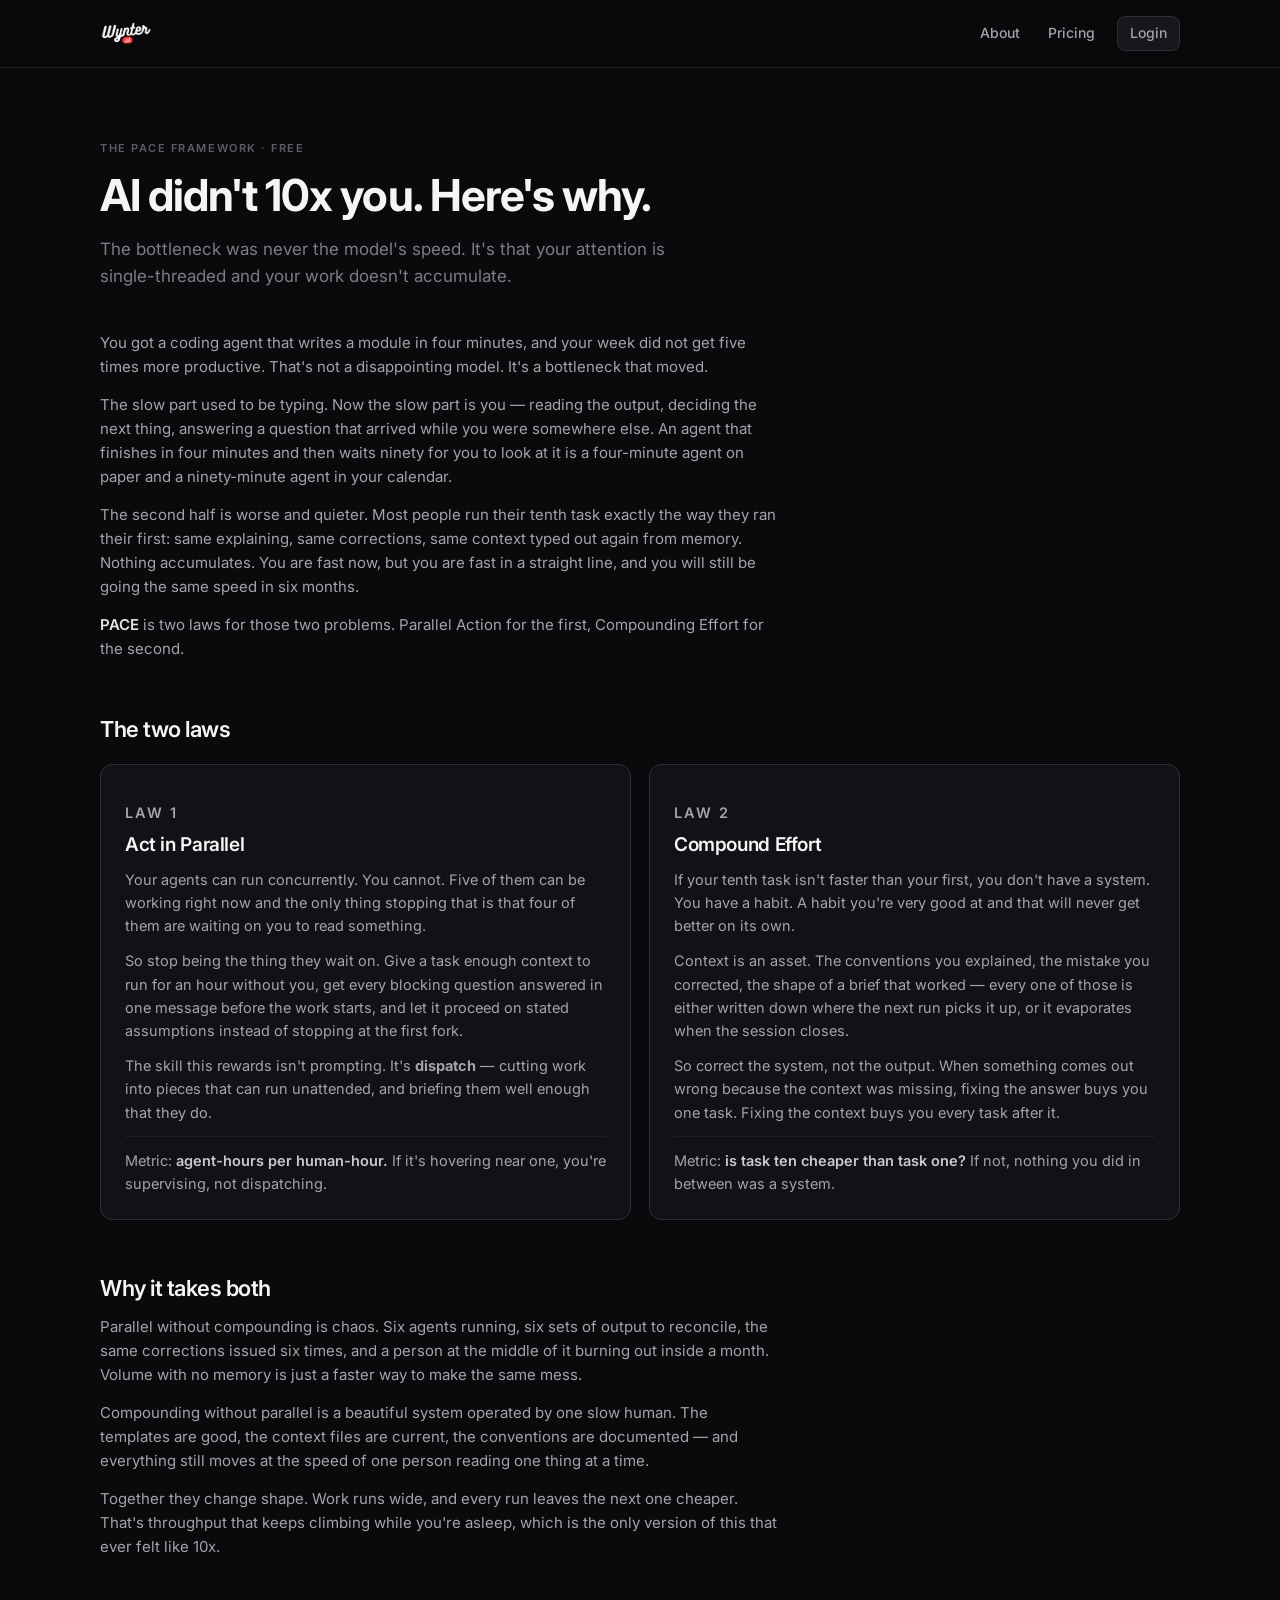
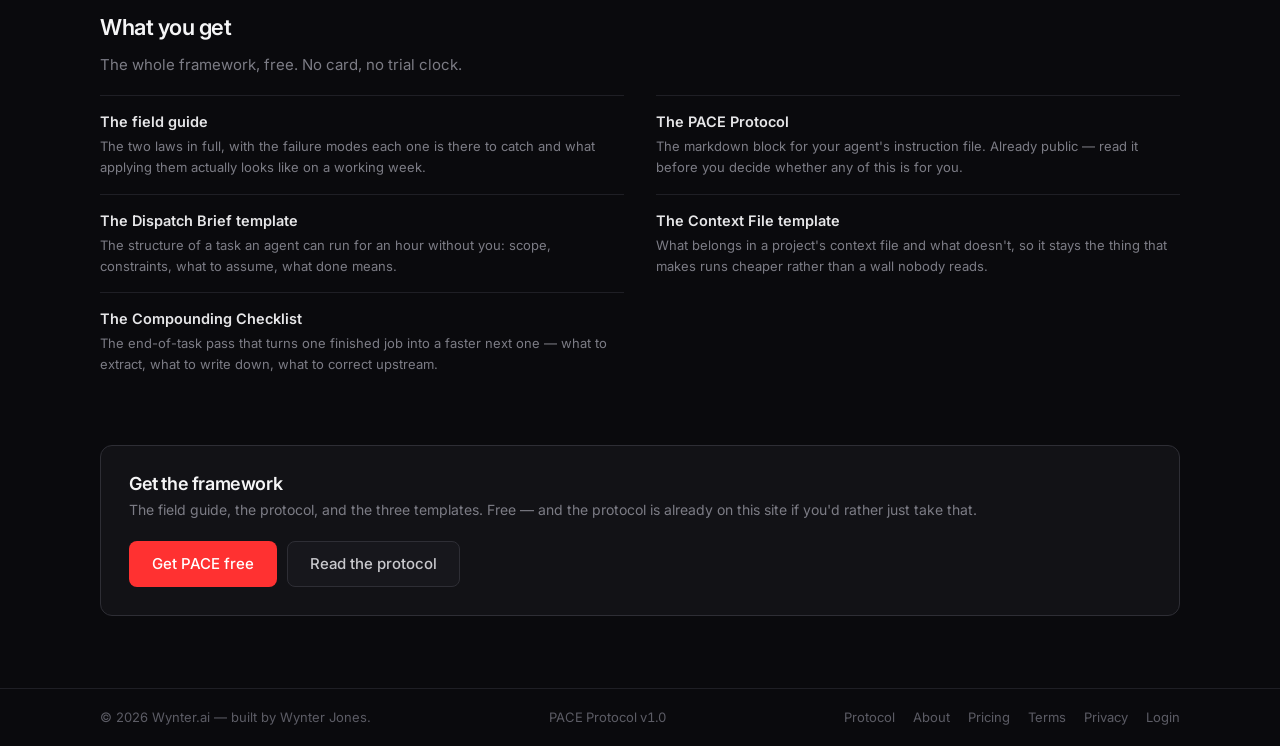
==== pace/index.html @ 1274e92d "Add PACE framework and protocol pages /pace/protocol/ is the copy target: the PACE Protocol as a blo" ====
<!DOCTYPE html>
<html lang="en">
<head>
<meta charset="utf-8">
<meta name="viewport" content="width=device-width, initial-scale=1">
<title>PACE — Parallel Action, Compounding Effort</title>
<meta name="description" content="AI didn't 10x you because the bottleneck was never the model's speed — it's that your attention is single-threaded and your work doesn't accumulate. PACE is two laws that fix both. Free field guide, protocol, and templates.">
<link rel="canonical" href="https://wynter.ai/pace/">
<meta name="theme-color" content="#0a0a0d">
<meta name="author" content="Wynter Jones">

<meta property="og:type" content="website">
<meta property="og:site_name" content="Wynter.ai">
<meta property="og:url" content="https://wynter.ai/pace/">
<meta property="og:title" content="AI didn't 10x you. Here's why.">
<meta property="og:description" content="Your agents can run concurrently. You can't. PACE is two laws — Parallel Action and Compounding Effort — for people who stopped being the thing their agents wait on.">
<meta property="og:image" content="https://wynter.ai/assets/og.png">
<meta property="og:image:width" content="1200">
<meta property="og:image:height" content="630">
<meta property="og:image:alt" content="Wynter.ai — the agentic engineer's toolkit">
<meta name="twitter:card" content="summary_large_image">
<meta name="twitter:title" content="AI didn't 10x you. Here's why.">
<meta name="twitter:description" content="Your agents can run concurrently. You can't. PACE is two laws — Parallel Action and Compounding Effort — for people who stopped being the thing their agents wait on.">
<meta name="twitter:image" content="https://wynter.ai/assets/og.png">

<link rel="icon" href="/assets/favicon.ico" sizes="32x32">
<link rel="icon" href="/assets/favicon-32x32.png" type="image/png" sizes="32x32">
<link rel="icon" href="/assets/favicon-16x16.png" type="image/png" sizes="16x16">
<link rel="apple-touch-icon" href="/assets/apple-touch-icon.png" sizes="180x180">
<link rel="manifest" href="/site.webmanifest">

<link rel="preconnect" href="https://fonts.googleapis.com">
<link rel="preconnect" href="https://fonts.gstatic.com" crossorigin>
<link rel="preconnect" href="https://account.wynter.ai">
<link rel="stylesheet" href="https://fonts.googleapis.com/css2?family=Inter:wght@400;500;600;700&display=swap">
<link rel="stylesheet" href="/styles.css">
<link rel="stylesheet" href="/pace.css">

<script type="application/ld+json">
{
  "@context": "https://schema.org",
  "@graph": [
    {
      "@type": "Organization",
      "@id": "https://wynter.ai/#org",
      "name": "Wynter.ai",
      "url": "https://wynter.ai/",
      "logo": "https://wynter.ai/assets/wynterai-logo.png",
      "founder": { "@type": "Person", "name": "Wynter Jones", "url": "https://wynter.ai/about" }
    },
    {
      "@type": "WebPage",
      "@id": "https://wynter.ai/pace/#webpage",
      "url": "https://wynter.ai/pace/",
      "name": "PACE — Parallel Action, Compounding Effort",
      "description": "AI didn't 10x you because the bottleneck was never the model's speed — it's that your attention is single-threaded and your work doesn't accumulate. PACE is two laws that fix both.",
      "inLanguage": "en",
      "primaryImageOfPage": "https://wynter.ai/assets/og.png",
      "isPartOf": { "@id": "https://wynter.ai/#site" },
      "publisher": { "@id": "https://wynter.ai/#org" },
      "author": { "@type": "Person", "name": "Wynter Jones", "url": "https://wynter.ai/about" },
      "significantLink": "https://wynter.ai/pace/protocol/",
      "about": {
        "@type": "Thing",
        "name": "PACE",
        "alternateName": "Parallel Action, Compounding Effort",
        "description": "A two-law framework for working with coding agents: run work in parallel so your attention stops being the bottleneck, and compound effort so the tenth task is faster than the first."
      }
    }
  ]
}
</script>
</head>

<body>
<a class="skip" href="#main">Skip to content</a>

<header class="site-head">
  <div class="shell">
    <a class="brand" href="/" aria-label="Wynter.ai home">
      <img src="/assets/wynterai-logo.png" alt="Wynter.ai" width="510" height="250" fetchpriority="high">
    </a>
    <nav class="nav" aria-label="Main">
      <a href="/about">About</a>
      <a href="/pricing">Pricing</a>
      <a class="btn btn-secondary" href="https://account.wynter.ai/login">Login</a>
    </nav>
  </div>
</header>

<main id="main" class="page">
  <div class="shell">

    <div class="page-head">
      <p class="eyebrow">The PACE Framework · Free</p>
      <h1>AI didn't 10x you. Here's why.</h1>
      <p class="lede">
        The bottleneck was never the model's speed. It's that your attention is
        single-threaded and your work doesn't&nbsp;accumulate.
      </p>
    </div>

    <div class="prose">
      <p>
        You got a coding agent that writes a module in four minutes, and your
        week did not get five times more productive. That's not a disappointing
        model. It's a bottleneck that moved.
      </p>
      <p>
        The slow part used to be typing. Now the slow part is you — reading the
        output, deciding the next thing, answering a question that arrived while
        you were somewhere else. An agent that finishes in four minutes and then
        waits ninety for you to look at it is a four-minute agent on paper and a
        ninety-minute agent in your calendar.
      </p>
      <p>
        The second half is worse and quieter. Most people run their tenth task
        exactly the way they ran their first: same explaining, same corrections,
        same context typed out again from memory. Nothing accumulates. You are
        fast now, but you are fast in a straight line, and you will still be
        going the same speed in six months.
      </p>
      <p>
        <strong>PACE</strong> is two laws for those two problems. Parallel
        Action for the first, Compounding Effort for the second.
      </p>
    </div>

    <section class="section" aria-labelledby="the-laws">
      <h2 class="section-title tight" id="the-laws">The two laws</h2>

      <div class="laws">
        <article class="card law">
          <p class="law-num">Law 1</p>
          <h3>Act in Parallel</h3>
          <p>
            Your agents can run concurrently. You cannot. Five of them can be
            working right now and the only thing stopping that is that four of
            them are waiting on you to read something.
          </p>
          <p>
            So stop being the thing they wait on. Give a task enough context to
            run for an hour without you, get every blocking question answered in
            one message before the work starts, and let it proceed on stated
            assumptions instead of stopping at the first fork.
          </p>
          <p>
            The skill this rewards isn't prompting. It's <strong>dispatch</strong> —
            cutting work into pieces that can run unattended, and briefing them
            well enough that they do.
          </p>
          <p class="law-metric">
            Metric: <strong>agent-hours per human-hour.</strong> If it's hovering
            near one, you're supervising, not dispatching.
          </p>
        </article>

        <article class="card law">
          <p class="law-num">Law 2</p>
          <h3>Compound Effort</h3>
          <p>
            If your tenth task isn't faster than your first, you don't have a
            system. You have a habit. A habit you're very good at and that will
            never get better on its own.
          </p>
          <p>
            Context is an asset. The conventions you explained, the mistake you
            corrected, the shape of a brief that worked — every one of those is
            either written down where the next run picks it up, or it evaporates
            when the session closes.
          </p>
          <p>
            So correct the system, not the output. When something comes out
            wrong because the context was missing, fixing the answer buys you
            one task. Fixing the context buys you every task after it.
          </p>
          <p class="law-metric">
            Metric: <strong>is task ten cheaper than task one?</strong> If not,
            nothing you did in between was a system.
          </p>
        </article>
      </div>
    </section>

    <section class="section" aria-labelledby="why-both">
      <h2 class="section-title tight" id="why-both">Why it takes both</h2>
      <div class="prose tight">
        <p>
          Parallel without compounding is chaos. Six agents running, six sets of
          output to reconcile, the same corrections issued six times, and a
          person at the middle of it burning out inside a month. Volume with no
          memory is just a faster way to make the same mess.
        </p>
        <p>
          Compounding without parallel is a beautiful system operated by one slow
          human. The templates are good, the context files are current, the
          conventions are documented — and everything still moves at the speed of
          one person reading one thing at a time.
        </p>
        <p>
          Together they change shape. Work runs wide, and every run leaves the
          next one cheaper. That's throughput that keeps climbing while you're
          asleep, which is the only version of this that ever felt like 10x.
        </p>
      </div>
    </section>

    <section class="section" aria-labelledby="what-you-get">
      <h2 class="section-title tight" id="what-you-get">What you get</h2>
      <p class="section-lede">
        The whole framework, free. No card, no trial&nbsp;clock.
      </p>

      <ul class="kit">
        <li>
          <p class="kit-name">The field guide</p>
          <p class="kit-desc">The two laws in full, with the failure modes each one is there to catch and what applying them actually looks like on a working week.</p>
        </li>
        <li>
          <p class="kit-name">The PACE Protocol</p>
          <p class="kit-desc">The markdown block for your agent's instruction file. Already public — read it before you decide whether any of this is for you.</p>
        </li>
        <li>
          <p class="kit-name">The Dispatch Brief template</p>
          <p class="kit-desc">The structure of a task an agent can run for an hour without you: scope, constraints, what to assume, what done means.</p>
        </li>
        <li>
          <p class="kit-name">The Context File template</p>
          <p class="kit-desc">What belongs in a project's context file and what doesn't, so it stays the thing that makes runs cheaper rather than a wall nobody reads.</p>
        </li>
        <li>
          <p class="kit-name">The Compounding Checklist</p>
          <p class="kit-desc">The end-of-task pass that turns one finished job into a faster next one — what to extract, what to write down, what to correct upstream.</p>
        </li>
      </ul>
    </section>

    <!-- The CTA links out rather than posting: the home page's form posts to
         WynterHub's /start endpoint, and this page hands off to the hosted lead
         page instead. Note the difference before changing either. -->
    <aside class="card cta">
      <div>
        <h2 class="tight">Get the framework</h2>
        <p>The field guide, the protocol, and the three templates. Free — and the protocol is already on this site if you'd rather just take that.</p>
      </div>
      <div class="actions tight">
        <a class="btn btn-primary btn-lg" href="https://account.wynter.ai/join/wynter-ai">Get PACE free</a>
        <a class="btn btn-secondary btn-lg" href="/pace/protocol/">Read the protocol</a>
      </div>
    </aside>

  </div>
</main>

<footer class="site-foot">
  <div class="shell">
    <p>&copy; <span id="year">2026</span> Wynter.ai — built by Wynter Jones.</p>
    <p class="foot-version">PACE Protocol v1.0</p>
    <nav class="foot-links" aria-label="Legal">
      <a href="/pace/protocol/">Protocol</a>
      <a href="/about">About</a>
      <a href="/pricing">Pricing</a>
      <a href="/terms">Terms</a>
      <a href="/privacy">Privacy</a>
      <a href="https://account.wynter.ai/login">Login</a>
    </nav>
  </div>
</footer>

<script src="/site.js" defer></script>
</body>
</html>
---- styles.css ----
/* wynter.ai — static marketing site.
 *
 * The tokens below are lifted verbatim from account.wynter.ai's Tailwind theme
 * (WynterHub app/assets/tailwind/application.css) so the funnel and the product
 * are visibly the same surface. Hand-written rather than generated: this site
 * is five HTML files with no build step, and a Tailwind pipeline to produce
 * ~6KB of CSS would be more machinery than the thing it produces.
 *
 * Dark only. The Wynter mark is white script with a red `.ai` badge on
 * transparent, so it only reads on a dark ground — a light theme would need a
 * second logo asset that doesn't exist.
 */

:root {
  --ink-50:  #f5f5f6;
  --ink-100: #e6e6e8;
  --ink-200: #c9c9cd;
  --ink-300: #a3a3aa;
  --ink-400: #7c7c85;
  --ink-500: #5c5c65;
  --ink-600: #43434b;
  --ink-700: #2e2e35;
  --ink-800: #1f1f25;
  --ink-850: #17171c;
  --ink-900: #121216;
  --ink-950: #0a0a0d;

  --signal-50:  #fff1f1;
  --signal-200: #ffc4c4;
  --signal-400: #ff5c5c;
  --signal-500: #ff3131;
  --signal-600: #e51f1f;
  --signal-700: #bd1414;

  --font-sans: "Inter", ui-sans-serif, system-ui, -apple-system, "Segoe UI", Roboto,
               "Helvetica Neue", Arial, sans-serif;
  --font-mono: ui-monospace, "SF Mono", SFMono-Regular, Menlo, Consolas, monospace;

  --radius-tile: 12px;
  --radius-btn: 8px;
  --shell: 1120px;
  --head-h: 68px;

  color-scheme: dark;
}

/* --------------------------------------------------------------- reset */

*, *::before, *::after { box-sizing: border-box; }

* { margin: 0; }

html {
  -webkit-text-size-adjust: 100%;
  scroll-behavior: smooth;
}

body {
  min-height: 100%;
  background: var(--ink-950);
  color: var(--ink-100);
  font-family: var(--font-sans);
  font-size: 16px;
  line-height: 1.6;
  /* Inherited, so one declaration keeps the last word of every paragraph off a
     line by itself. Headings override with `balance` below. */
  text-wrap: pretty;
  -webkit-font-smoothing: antialiased;
  -moz-osx-font-smoothing: grayscale;
}

img, svg { display: block; max-width: 100%; height: auto; }

h1, h2, h3, h4 {
  text-wrap: balance;
  line-height: 1.15;
  letter-spacing: -0.022em;
  font-weight: 600;
  color: var(--ink-50);
}

a { color: inherit; text-decoration: none; }

code, kbd, samp { font-family: var(--font-mono); font-size: 0.9em; }

::selection { background: rgba(255, 49, 49, 0.3); }

:focus-visible {
  outline: 2px solid var(--signal-500);
  outline-offset: 2px;
  border-radius: 4px;
}

@media (prefers-reduced-motion: reduce) {
  html { scroll-behavior: auto; }
  *, *::before, *::after {
    animation-duration: 0.01ms !important;
    animation-iteration-count: 1 !important;
    transition-duration: 0.01ms !important;
  }
}

/* Skip link: the first thing in the tab order on every page, invisible until
   it has focus. */
.skip {
  position: absolute;
  left: -9999px;
  top: 0;
  z-index: 100;
  background: var(--ink-900);
  border: 1px solid var(--signal-500);
  border-radius: var(--radius-btn);
  padding: 10px 16px;
  font-size: 14px;
}
.skip:focus { left: 12px; top: 12px; }

/* ------------------------------------------------------------ primitives */

.shell {
  width: 100%;
  max-width: var(--shell);
  margin-inline: auto;
  padding-inline: 20px;
}

.eyebrow {
  font-size: 11px;
  font-weight: 600;
  letter-spacing: 0.14em;
  text-transform: uppercase;
  color: var(--ink-500);
}

.btn {
  display: inline-flex;
  align-items: center;
  justify-content: center;
  gap: 8px;
  border: 1px solid transparent;
  border-radius: var(--radius-btn);
  padding: 10px 18px;
  font-size: 14px;
  font-weight: 500;
  line-height: 1.2;
  white-space: nowrap;
  cursor: pointer;
  transition: background-color 0.15s, border-color 0.15s, color 0.15s, transform 0.15s;
}

.btn-primary { background: var(--signal-500); color: #fff; }
.btn-primary:hover { background: var(--signal-600); }

.btn-secondary {
  background: var(--ink-850);
  border-color: var(--ink-700);
  color: var(--ink-200);
}
.btn-secondary:hover { border-color: var(--ink-600); background: var(--ink-800); }

.btn-lg { padding: 13px 22px; font-size: 15px; }

.card {
  background: var(--ink-900);
  border: 1px solid var(--ink-700);
  border-radius: var(--radius-tile);
}

/* --------------------------------------------------------------- header */

.site-head {
  height: var(--head-h);
  display: flex;
  align-items: center;
  border-bottom: 1px solid var(--ink-800);
  background: rgba(10, 10, 13, 0.85);
  backdrop-filter: blur(10px);
  position: sticky;
  top: 0;
  z-index: 40;
}

.site-head .shell {
  display: flex;
  align-items: center;
  justify-content: space-between;
  gap: 16px;
}

.brand { display: inline-flex; align-items: center; }
.brand img { height: 26px; width: auto; }

.nav {
  display: flex;
  align-items: center;
  gap: 4px;
}

.nav a {
  padding: 8px 12px;
  border-radius: var(--radius-btn);
  font-size: 14px;
  font-weight: 500;
  color: var(--ink-300);
  transition: color 0.15s, background-color 0.15s;
}
.nav a:hover { color: var(--ink-50); background: var(--ink-850); }
.nav a[aria-current="page"] { color: var(--ink-50); }

/* The login link is the one action in the bar, so it takes a button shape
   while About/Pricing stay as plain text links. */
.nav .btn { margin-left: 6px; }
.nav .btn:hover { background: var(--ink-800); }

/* --------------------------------------------------------------- footer */

.site-foot {
  border-top: 1px solid var(--ink-800);
  padding-block: 18px;
  font-size: 13px;
  color: var(--ink-500);
}

.site-foot .shell {
  display: flex;
  flex-wrap: wrap;
  align-items: center;
  justify-content: space-between;
  gap: 10px 20px;
}

.foot-links { display: flex; flex-wrap: wrap; gap: 18px; }
.foot-links a { transition: color 0.15s; }
.foot-links a:hover { color: var(--ink-200); }

/* ============================================================ opt-in page
 *
 * One viewport, no scrolling: header, hero, footer laid out as three rows of
 * a full-height grid. `dvh` rather than `vh` so mobile browser chrome doesn't
 * push the footer under the fold. It degrades to scrolling on short or narrow
 * viewports — `min-height` rather than `height` — because a hero clipped to
 * fit is worse than a hero you nudge.
 */

.page-optin {
  min-height: 100dvh;
  display: grid;
  grid-template-rows: auto 1fr auto;
}

/* The opt-in header doesn't stick: there is nothing to scroll past. */
.page-optin .site-head { position: static; backdrop-filter: none; background: none; }

.hero {
  display: flex;
  align-items: center;
  padding-block: clamp(24px, 5vh, 64px);
}

/* Three blocks, two columns. The copy is split into `lead` (eyebrow, headline,
   sub) and `detail` (the checklist and app strip) rather than one column, so
   the phone layout can slot the sign-up card between them — see the stacked
   areas under `max-width: 900px`. Left as one block, the card landed below a
   checklist and nine app pills, which is a long way to scroll to reach the
   only button that matters. */
.hero .shell {
  display: grid;
  grid-template-columns: minmax(0, 1.05fr) minmax(0, 0.95fr);
  grid-template-areas:
    "lead   signup"
    "detail signup";
  align-content: center;
  align-items: center;
  column-gap: clamp(32px, 5vw, 72px);
}

.hero-lead { grid-area: lead; }
.hero-detail { grid-area: detail; }
.signup { grid-area: signup; }

/* Pages with nothing in the second column (the 404) get the full width. */
.hero .shell-single {
  grid-template-columns: minmax(0, 1fr);
  grid-template-areas: "lead";
}

.hero h1 {
  margin-top: 14px;
  font-size: clamp(2rem, 1.15rem + 2.6vw, 3.25rem);
  font-weight: 700;
  letter-spacing: -0.03em;
}

/* The accent falls on the one word carrying the offer, not on a whole line —
   red is the only accent in the system and it stops meaning "act here" the
   moment it decorates. */
.hero h1 em { font-style: normal; color: var(--signal-500); }

.hero-sub {
  margin-top: 16px;
  max-width: 46ch;
  font-size: clamp(1rem, 0.94rem + 0.2vw, 1.125rem);
  color: var(--ink-400);
}

.checks {
  margin-top: 22px;
  display: grid;
  gap: 9px;
  list-style: none;
  padding: 0;
  font-size: 14.5px;
  color: var(--ink-300);
}

.checks li { display: flex; align-items: flex-start; gap: 10px; }

.checks svg {
  flex: none;
  width: 17px;
  height: 17px;
  margin-top: 3px;
  color: var(--signal-500);
}

.checks strong { color: var(--ink-100); font-weight: 600; }

.checks a {
  color: inherit;
  text-decoration: underline;
  text-underline-offset: 2px;
  text-decoration-color: var(--ink-600);
}
.checks a:hover { color: var(--ink-50); text-decoration-color: var(--signal-500); }

/* ------------------------------------------------------- sign-up column */

.signup {
  width: 100%;
  max-width: 420px;
  margin-inline: auto;
}

/* Padding and button metrics match <wynter-login>'s own card in WynterHub
   (widgets/scripts/v1.js). Nothing on this site embeds that widget — the CTA
   goes to the hosted lead page instead — but the card a visitor lands on next
   is the account platform's, and arriving at an identically proportioned card
   is what makes the handoff feel like one flow rather than two sites. */
.signup-card { padding: 18px; }

.signup-card p {
  margin: 8px 0 16px;
  font-size: 14px;
  color: var(--ink-300);
}

.signup-card .btn {
  width: 100%;
  padding: 9px 16px;
}

.signup-card .btn + .btn { margin-top: 8px; }

/* The fine print under the card: what happens on the next screen, and the
   legal links. Outside the card rather than in it, so the card stays two
   buttons and a sentence. */
.signup-note {
  margin-top: 14px;
  font-size: 12px;
  line-height: 1.55;
  color: var(--ink-500);
}
.signup-note a { color: var(--ink-400); text-decoration: underline; text-underline-offset: 2px; }
.signup-note a:hover { color: var(--ink-200); }

[hidden] { display: none !important; }

.actions {
  margin-top: 26px;
  display: flex;
  flex-wrap: wrap;
  gap: 10px;
}

/* ------------------------------------------------------------- app strip */

.strip { margin-top: clamp(22px, 4vh, 34px); }

.strip-list {
  margin-top: 10px;
  display: flex;
  flex-wrap: wrap;
  gap: 6px;
  list-style: none;
  padding: 0;
}

.strip-list li {
  border: 1px solid var(--ink-800);
  background: var(--ink-900);
  border-radius: 999px;
  padding: 5px 11px;
  font-size: 12.5px;
  font-weight: 600;
  letter-spacing: -0.01em;
  color: var(--ink-400);
  transition: color 0.15s, border-color 0.15s;
}
.strip-list li:hover { color: var(--ink-100); border-color: var(--ink-600); }

/* ========================================================= content pages */

.page { padding-block: clamp(48px, 8vh, 88px); }

.page-head { max-width: 62ch; }

.page-head h1 {
  margin-top: 12px;
  font-size: clamp(2rem, 1.4rem + 1.9vw, 2.75rem);
  font-weight: 700;
}

.page-head .lede {
  margin-top: 16px;
  font-size: 1.0625rem;
  color: var(--ink-400);
}

.prose { max-width: 68ch; margin-top: 40px; }

.prose h2 {
  margin-top: 40px;
  font-size: 1.25rem;
  font-weight: 600;
}

.prose h3 {
  margin-top: 28px;
  font-size: 1rem;
  font-weight: 600;
  color: var(--ink-100);
}

.prose p, .prose li {
  margin-top: 14px;
  font-size: 15px;
  color: var(--ink-300);
}

.prose ul, .prose ol { margin-top: 8px; padding-left: 20px; }
.prose li { margin-top: 8px; }
.prose li::marker { color: var(--ink-600); }

.prose a {
  color: var(--ink-100);
  text-decoration: underline;
  text-underline-offset: 2px;
  text-decoration-color: var(--ink-600);
}
.prose a:hover { text-decoration-color: var(--signal-500); }

.prose strong { color: var(--ink-100); font-weight: 600; }

.prose-meta {
  margin-top: 8px;
  font-size: 13px;
  color: var(--ink-500);
}

/* ------------------------------------------------------------ about page */

.about-grid {
  margin-top: 44px;
  display: grid;
  grid-template-columns: minmax(0, 1fr) 300px;
  align-items: start;
  gap: 48px;
}

.about-grid .prose { margin-top: 0; }

.sidecard { padding: 20px; position: sticky; top: calc(var(--head-h) + 20px); }

.sidecard h2 {
  font-size: 13px;
  font-weight: 600;
  letter-spacing: 0.14em;
  text-transform: uppercase;
  color: var(--ink-500);
}

/* A plain block rather than a grid: an even grid gap put the same space
   between a term and its own definition as between one pair and the next,
   which read as four loose lines instead of four labelled facts. */
.sidecard dl { margin-top: 14px; font-size: 14px; }
.sidecard dt { font-size: 12px; color: var(--ink-500); margin-top: 16px; }
.sidecard dt:first-child { margin-top: 0; }
.sidecard dd { margin: 3px 0 0; color: var(--ink-200); }
.sidecard dd a { text-decoration: underline; text-underline-offset: 2px; text-decoration-color: var(--ink-600); }
.sidecard dd a:hover { text-decoration-color: var(--signal-500); }

/* ---------------------------------------------------------- pricing page */

.plans {
  margin-top: 44px;
  display: grid;
  grid-template-columns: repeat(2, minmax(0, 1fr));
  gap: 18px;
  align-items: start;
}

.plan { padding: 26px; display: flex; flex-direction: column; height: 100%; }

/* Pro is the recommendation, and the border says so — the accent is load
   bearing here rather than decorative. */
.plan-featured {
  border-color: rgba(255, 49, 49, 0.55);
  background: linear-gradient(180deg, rgba(255, 49, 49, 0.06), transparent 220px), var(--ink-900);
}

.plan-head {
  display: flex;
  align-items: baseline;
  justify-content: space-between;
  gap: 12px;
}

.plan h2 { font-size: 1.0625rem; font-weight: 600; }

.badge {
  display: inline-flex;
  align-items: center;
  border-radius: 999px;
  padding: 3px 9px;
  font-size: 11px;
  font-weight: 600;
  letter-spacing: 0.02em;
  background: rgba(255, 49, 49, 0.12);
  color: var(--signal-400);
}

.price {
  margin-top: 18px;
  display: flex;
  align-items: baseline;
  gap: 6px;
}

.price-num {
  font-size: 2.75rem;
  font-weight: 700;
  letter-spacing: -0.04em;
  line-height: 1;
  color: var(--ink-50);
  font-variant-numeric: tabular-nums;
}

.price-per { font-size: 14px; color: var(--ink-500); }

.plan-desc { margin-top: 12px; font-size: 14px; color: var(--ink-400); }

.plan .checks { margin-top: 20px; flex: 1; }

.plan .btn { margin-top: 24px; }

/* -------------------------------------------------------- credit packs */

.packs {
  margin-top: 18px;
  display: grid;
  grid-template-columns: repeat(3, minmax(0, 1fr));
  gap: 12px;
}

.pack {
  padding: 18px;
  display: flex;
  align-items: baseline;
  justify-content: space-between;
  gap: 12px;
  background: var(--ink-850);
}

.pack-amount {
  font-size: 1.25rem;
  font-weight: 700;
  letter-spacing: -0.02em;
  color: var(--ink-50);
  font-variant-numeric: tabular-nums;
}

.pack-label { font-size: 12px; color: var(--ink-500); margin-top: 2px; }

.pack-price {
  font-size: 15px;
  font-weight: 600;
  color: var(--signal-400);
  font-variant-numeric: tabular-nums;
}

.pack-note { margin-top: 14px; }

/* ------------------------------------------------------------------ FAQ */

.faq { margin-top: 20px; max-width: 68ch; }

.faq details {
  border-top: 1px solid var(--ink-800);
  padding: 16px 0;
}
.faq details:last-child { border-bottom: 1px solid var(--ink-800); }

.faq summary {
  cursor: pointer;
  list-style: none;
  font-size: 15px;
  font-weight: 500;
  color: var(--ink-100);
  display: flex;
  justify-content: space-between;
  gap: 16px;
}
.faq summary::-webkit-details-marker { display: none; }

.faq summary::after {
  content: "+";
  color: var(--ink-500);
  font-size: 18px;
  line-height: 1;
  flex: none;
}
.faq details[open] summary::after { content: "−"; }

.faq p { margin-top: 10px; font-size: 14.5px; color: var(--ink-400); }

/* ---------------------------------------------------- section primitives
 *
 * These exist so no page needs a `style` attribute: the Content-Security-Policy
 * in netlify.toml refuses inline styles and inline scripts outright, and one
 * `style="margin-top:56px"` would force `style-src 'unsafe-inline'` back on for
 * the whole site.
 */

.section { margin-top: 56px; }

.section-title {
  margin-top: 10px;
  font-size: 1.375rem;
  font-weight: 600;
}

.section-lede {
  margin-top: 12px;
  max-width: 62ch;
  font-size: 15px;
  color: var(--ink-400);
}

.tight { margin-top: 0; }

/* --------------------------------------------------------------- CTA row */

.cta {
  margin-top: 56px;
  padding: 28px;
  display: flex;
  flex-wrap: wrap;
  align-items: center;
  justify-content: space-between;
  gap: 20px;
  background: var(--ink-900);
}

.cta h2 { font-size: 1.125rem; font-weight: 600; }
.cta p { margin-top: 4px; font-size: 14px; color: var(--ink-400); }

/* ----------------------------------------------------------- responsive */

@media (max-width: 900px) {
  /* Headline, then the sign-up card, then the supporting detail. */
  .hero .shell {
    grid-template-columns: minmax(0, 1fr);
    grid-template-areas: "lead" "signup" "detail";
    row-gap: 30px;
  }
  .hero .shell-single { grid-template-areas: "lead"; }
  .signup { max-width: none; }
  .strip { margin-top: 26px; }
  .about-grid { grid-template-columns: minmax(0, 1fr); gap: 32px; }
  .sidecard { position: static; }
  .plans { grid-template-columns: minmax(0, 1fr); }
  .packs { grid-template-columns: minmax(0, 1fr); }
}

@media (max-width: 560px) {
  .nav a { padding: 8px 9px; font-size: 13.5px; }
  .brand img { height: 23px; }
  .hero { padding-block: 32px; }
  .site-foot .shell { justify-content: flex-start; }
}

/* Below roughly a landscape phone there is no honest way to fit a headline, a
   sign-up card, and a footer in one screen — so stop trying and let it scroll. */
@media (max-height: 620px) {
  .page-optin { min-height: 0; }
  .hero { padding-block: 32px; }
}
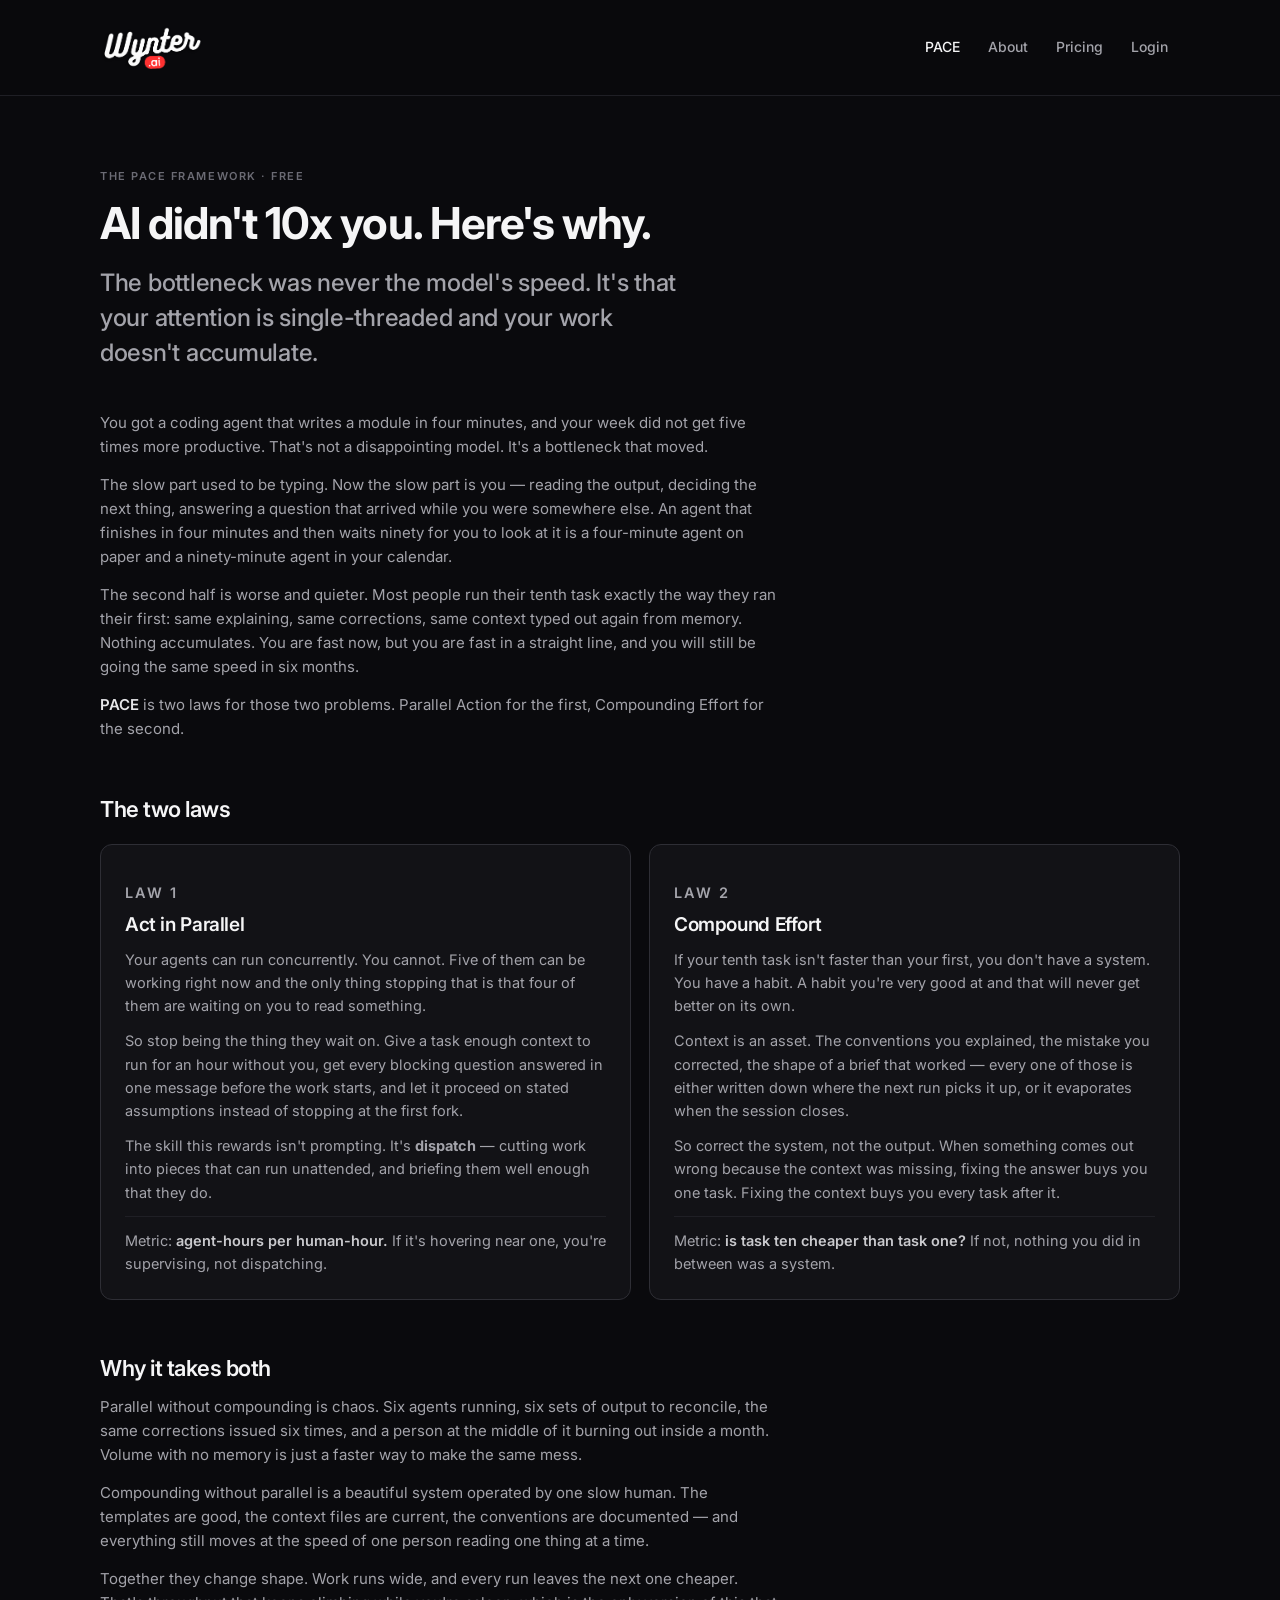
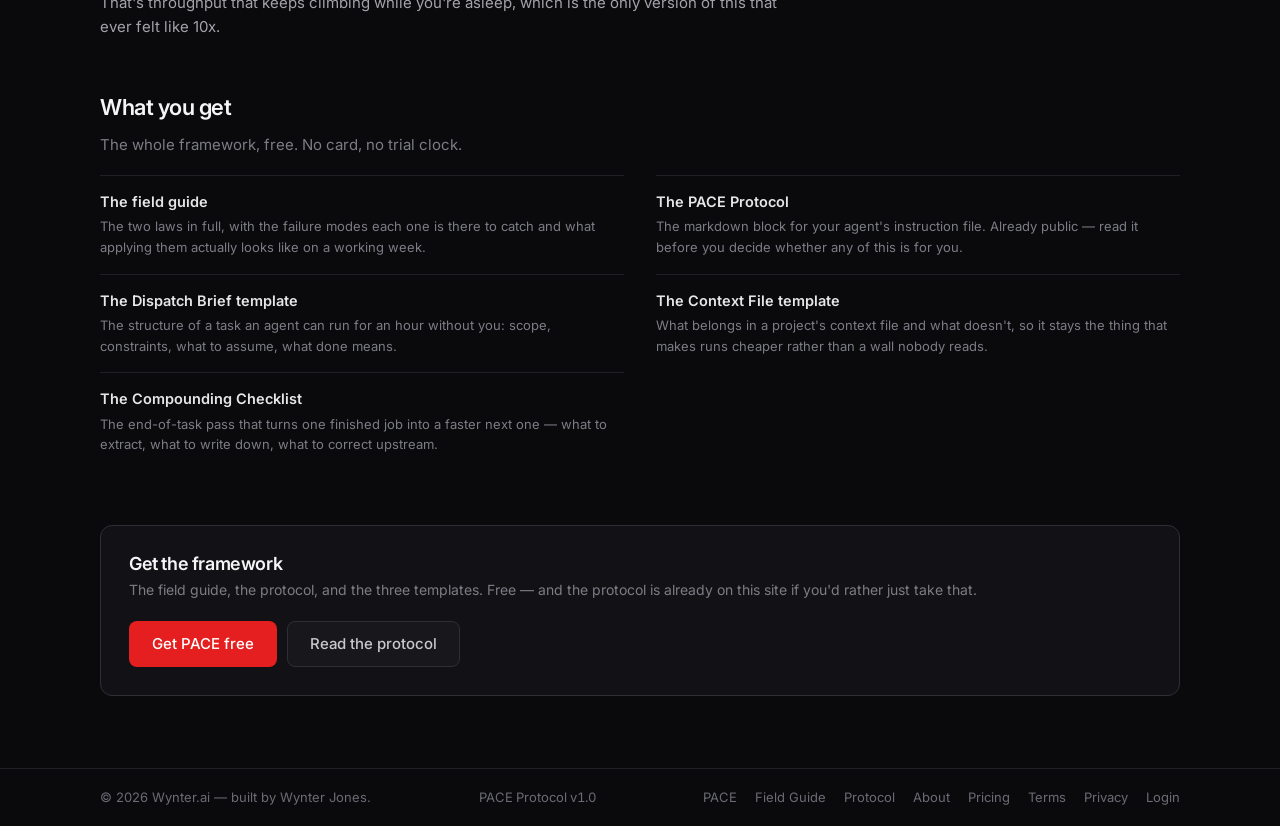
==== commit 6bf401ec: "Make the nav and footer identical on every page The site now tells one story, so the frame around it" ====
--- a/pace/index.html
+++ b/pace/index.html
@@ -81,9 +81,10 @@
       <img src="/assets/wynterai-logo.png" alt="Wynter.ai" width="510" height="250" fetchpriority="high">
     </a>
     <nav class="nav" aria-label="Main">
+      <a href="/pace/" aria-current="page">PACE</a>
       <a href="/about">About</a>
       <a href="/pricing">Pricing</a>
-      <a class="btn btn-secondary" href="https://account.wynter.ai/login">Login</a>
+      <a href="https://account.wynter.ai/login">Login</a>
     </nav>
   </div>
 </header>
@@ -256,7 +257,9 @@
   <div class="shell">
     <p>&copy; <span id="year">2026</span> Wynter.ai — built by Wynter Jones.</p>
     <p class="foot-version">PACE Protocol v1.0</p>
-    <nav class="foot-links" aria-label="Legal">
+    <nav class="foot-links" aria-label="Site">
+      <a href="/pace/">PACE</a>
+      <a href="/pace/guide/">Field Guide</a>
       <a href="/pace/protocol/">Protocol</a>
       <a href="/about">About</a>
       <a href="/pricing">Pricing</a>
--- a/styles.css
+++ b/styles.css
@@ -36,10 +36,17 @@
                "Helvetica Neue", Arial, sans-serif;
   --font-mono: ui-monospace, "SF Mono", SFMono-Regular, Menlo, Consolas, monospace;
 
+  /* Muted text is NOT --ink-500. That step is 2.99:1 on --ink-950, which fails
+     the 3.5:1 floor for secondary text — eyebrows, footers, and fine print were
+     all sitting under it. This is the lightest value that clears the floor
+     while staying a visible step below --ink-400, so the hierarchy survives the
+     fix. --ink-500 stays in the scale for borders and non-text use. */
+  --text-muted: #6b6b74;   /* 3.75:1 on --ink-950 */
+
   --radius-tile: 12px;
   --radius-btn: 8px;
   --shell: 1120px;
-  --head-h: 68px;
+  --head-h: 96px;
 
   color-scheme: dark;
 }
@@ -129,7 +136,7 @@
   font-weight: 600;
   letter-spacing: 0.14em;
   text-transform: uppercase;
-  color: var(--ink-500);
+  color: var(--text-muted);
 }
 
 .btn {
@@ -145,11 +152,20 @@
   line-height: 1.2;
   white-space: nowrap;
   cursor: pointer;
+  /* Stated on the button itself rather than left to inherit. A .btn dropped
+     inside .prose is still an <a>, so the prose link rule underlined it and the
+     CTA came out looking like a hyperlink wearing a button. Owning the property
+     here means the component survives being nested in any text context. */
+  text-decoration: none;
   transition: background-color 0.15s, border-color 0.15s, color 0.15s, transform 0.15s;
 }
 
-.btn-primary { background: var(--signal-500); color: #fff; }
-.btn-primary:hover { background: var(--signal-600); }
+/* One step down the brand scale from --signal-500. White on #ff3131 is
+   3.66:1, which fails AA for a 14px label; on --signal-600 it is 4.62:1. The
+   brand red keeps its job everywhere it is not carrying text — the headline
+   accent, the checkmarks, the focus ring, the featured-plan border. */
+.btn-primary { background: var(--signal-600); color: #fff; }
+.btn-primary:hover { background: var(--signal-700); }
 
 .btn-secondary {
   background: var(--ink-850);
@@ -159,6 +175,11 @@
 .btn-secondary:hover { border-color: var(--ink-600); background: var(--ink-800); }
 
 .btn-lg { padding: 13px 22px; font-size: 15px; }
+
+/* One size above .btn-lg, for a page whose entire job is a single button. Only
+   the home page uses it, and only once — if a second one ever appears on the
+   same screen, one of them is not the call to action. */
+.btn-xl { padding: 16px 30px; font-size: 16.5px; font-weight: 600; }
 
 .card {
   background: var(--ink-900);
@@ -187,8 +208,11 @@
   gap: 16px;
 }
 
+/* The mark carries its own drop shadow and a fair amount of transparent
+   margin, so it needs more height than a typical wordmark to read at the same
+   optical weight. */
 .brand { display: inline-flex; align-items: center; }
-.brand img { height: 26px; width: auto; }
+.brand img { height: 52px; width: auto; }
 
 .nav {
   display: flex;
@@ -218,7 +242,7 @@
   border-top: 1px solid var(--ink-800);
   padding-block: 18px;
   font-size: 13px;
-  color: var(--ink-500);
+  color: var(--text-muted);
 }
 
 .site-foot .shell {
@@ -361,6 +385,71 @@
 
 .signup-card .btn + .btn { margin-top: 8px; }
 
+/* ------------------------------------------------------------ form fields
+ *
+ * Ported from WynterHub's `.field-label` / `.field-input` components. A
+ * visitor fills these in here and lands on account.wynter.ai mid-flow — if the
+ * inputs changed shape across that jump it would read as two different sites
+ * rather than one signup.
+ */
+
+.field { margin-top: 14px; }
+
+.field-label {
+  display: block;
+  margin-bottom: 6px;
+  font-size: 14px;
+  font-weight: 500;
+  color: var(--ink-300);
+}
+
+.field-input {
+  display: block;
+  width: 100%;
+  border: 1px solid var(--ink-700);
+  border-radius: var(--radius-btn);
+  background: var(--ink-950);
+  padding: 8px 12px;
+  font: inherit;
+  font-size: 14px;
+  color: var(--ink-100);
+  transition: border-color 0.15s, box-shadow 0.15s;
+}
+
+/* Placeholders are meant to recede behind a real value, and are not
+   content — WCAG's text floor doesn't apply, and lifting it made empty
+   fields look filled in. */
+.field-input::placeholder { color: var(--ink-500); }
+
+.field-input:focus {
+  border-color: var(--signal-500);
+  box-shadow: 0 0 0 2px rgba(255, 49, 49, 0.25);
+  outline: none;
+}
+
+.field-hint { margin-top: 6px; font-size: 12px; color: var(--ink-400); }
+
+/* The marketing opt-in. The wording is WynterHub's stored consent evidence, so
+   it is never abbreviated to fit — the box wraps instead. */
+.optin {
+  display: flex;
+  align-items: flex-start;
+  gap: 9px;
+  margin: 16px 0 0;
+  font-size: 13px;
+  line-height: 1.45;
+  color: var(--ink-300);
+  cursor: pointer;
+}
+
+.optin input {
+  margin-top: 2px;
+  accent-color: var(--signal-500);
+  flex: none;
+}
+
+.signup-card .btn[type="submit"] { margin-top: 16px; }
+
 /* The fine print under the card: what happens on the next screen, and the
    legal links. Outside the card rather than in it, so the card stays two
    buttons and a sentence. */
@@ -368,7 +457,7 @@
   margin-top: 14px;
   font-size: 12px;
   line-height: 1.55;
-  color: var(--ink-500);
+  color: var(--text-muted);
 }
 .signup-note a { color: var(--ink-400); text-decoration: underline; text-underline-offset: 2px; }
 .signup-note a:hover { color: var(--ink-200); }
@@ -420,10 +509,16 @@
   font-weight: 700;
 }
 
+/* Deliberately close to the h1 in weight and size. On a page whose headline is
+   a question, the lede is the answer — at 17px regular it read as a caption
+   under the real content rather than as the thing worth reading. */
 .page-head .lede {
-  margin-top: 16px;
-  font-size: 1.0625rem;
-  color: var(--ink-400);
+  margin-top: 18px;
+  font-size: clamp(1.1875rem, 1.05rem + 0.6vw, 1.5rem);
+  font-weight: 500;
+  line-height: 1.45;
+  letter-spacing: -0.011em;
+  color: var(--ink-300);
 }
 
 .prose { max-width: 68ch; margin-top: 40px; }
@@ -451,20 +546,25 @@
 .prose li { margin-top: 8px; }
 .prose li::marker { color: var(--ink-600); }
 
-.prose a {
+/* `:not(.btn)` rather than a `text-decoration: none` on the button, because
+   `.prose a` is specificity (0,1,1) and `.btn` is (0,1,0) — the button rule
+   loses no matter what order it appears in, which is how a call to action ended
+   up underlined inside the About page's prose. Excluding it here is the only
+   version that holds. */
+.prose a:not(.btn) {
   color: var(--ink-100);
   text-decoration: underline;
   text-underline-offset: 2px;
   text-decoration-color: var(--ink-600);
 }
-.prose a:hover { text-decoration-color: var(--signal-500); }
+.prose a:not(.btn):hover { text-decoration-color: var(--signal-500); }
 
 .prose strong { color: var(--ink-100); font-weight: 600; }
 
 .prose-meta {
   margin-top: 8px;
   font-size: 13px;
-  color: var(--ink-500);
+  color: var(--text-muted);
 }
 
 /* ------------------------------------------------------------ about page */
@@ -486,18 +586,36 @@
   font-weight: 600;
   letter-spacing: 0.14em;
   text-transform: uppercase;
-  color: var(--ink-500);
+  color: var(--text-muted);
 }
 
 /* A plain block rather than a grid: an even grid gap put the same space
    between a term and its own definition as between one pair and the next,
    which read as four loose lines instead of four labelled facts. */
 .sidecard dl { margin-top: 14px; font-size: 14px; }
-.sidecard dt { font-size: 12px; color: var(--ink-500); margin-top: 16px; }
+.sidecard dt { font-size: 12px; color: var(--text-muted); margin-top: 16px; }
 .sidecard dt:first-child { margin-top: 0; }
 .sidecard dd { margin: 3px 0 0; color: var(--ink-200); }
 .sidecard dd a { text-decoration: underline; text-underline-offset: 2px; text-decoration-color: var(--ink-600); }
 .sidecard dd a:hover { text-decoration-color: var(--signal-500); }
+
+/* -------------------------------------------------------------- signature
+ *
+ * White strokes on transparent, so it only exists on the dark ground — same
+ * constraint as the logo. Held slightly back: it signs off the page rather
+ * than competing with the call to action underneath it.
+ */
+
+.signature {
+  margin: 40px 0 0;
+}
+
+.signature img {
+  width: 100%;
+  max-width: 260px;
+  height: auto;
+  opacity: 0.82;
+}
 
 /* ---------------------------------------------------------- pricing page */
 
@@ -555,13 +673,39 @@
   font-variant-numeric: tabular-nums;
 }
 
-.price-per { font-size: 14px; color: var(--ink-500); }
+.price-per { font-size: 14px; color: var(--text-muted); }
 
 .plan-desc { margin-top: 12px; font-size: 14px; color: var(--ink-400); }
 
 .plan .checks { margin-top: 20px; flex: 1; }
 
 .plan .btn { margin-top: 24px; }
+
+/* ------------------------------------------------------- what's included */
+
+.tools {
+  margin-top: 18px;
+  display: grid;
+  grid-template-columns: repeat(2, minmax(0, 1fr));
+  gap: 2px 32px;
+  list-style: none;
+  padding: 0;
+}
+
+.tools li {
+  border-top: 1px solid var(--ink-800);
+  padding: 13px 0;
+}
+
+.tool-result { font-size: 14.5px; color: var(--ink-200); }
+
+/* Held back deliberately. The product name is here to be findable, not to be
+   the thing anyone reads first. */
+.tool-name {
+  margin-top: 2px;
+  font-size: 12px;
+  color: var(--text-muted);
+}
 
 /* -------------------------------------------------------- credit packs */
 
@@ -589,7 +733,7 @@
   font-variant-numeric: tabular-nums;
 }
 
-.pack-label { font-size: 12px; color: var(--ink-500); margin-top: 2px; }
+.pack-label { font-size: 12px; color: var(--text-muted); margin-top: 2px; }
 
 .pack-price {
   font-size: 15px;
@@ -624,7 +768,7 @@
 
 .faq summary::after {
   content: "+";
-  color: var(--ink-500);
+  color: var(--text-muted);
   font-size: 18px;
   line-height: 1;
   flex: none;
@@ -690,11 +834,12 @@
   .sidecard { position: static; }
   .plans { grid-template-columns: minmax(0, 1fr); }
   .packs { grid-template-columns: minmax(0, 1fr); }
+  .tools { grid-template-columns: minmax(0, 1fr); gap: 0; }
 }
 
 @media (max-width: 560px) {
   .nav a { padding: 8px 9px; font-size: 13.5px; }
-  .brand img { height: 23px; }
+  .brand img { height: 38px; }
   .hero { padding-block: 32px; }
   .site-foot .shell { justify-content: flex-start; }
 }
